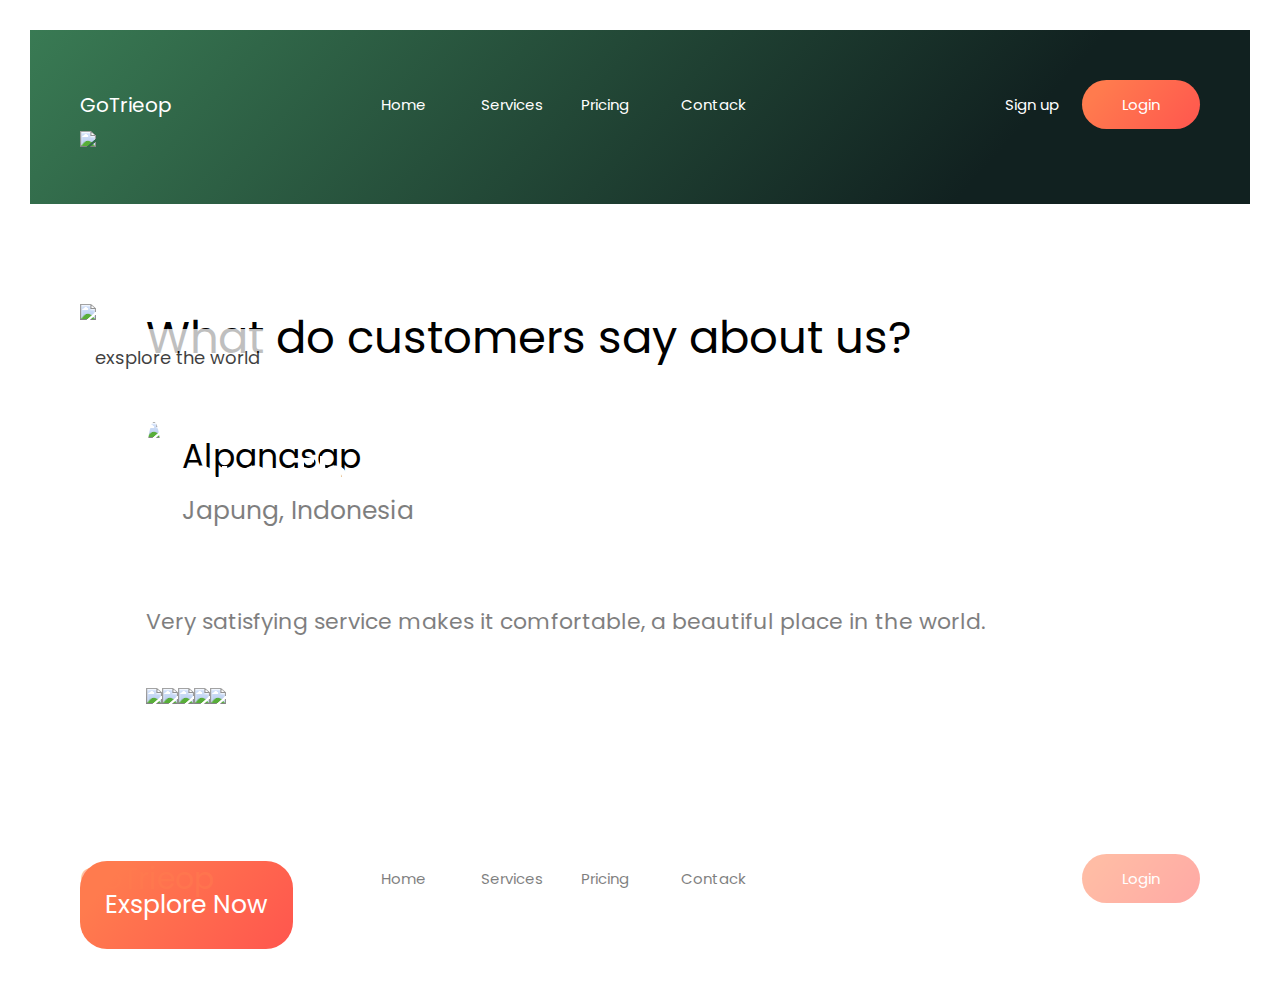
==== index.html @ 99ab47fb "Create index.html" ====
<!DOCTYPE html>
<html>
  <head>
    <meta charset="utf-8">
    <title>Pautova_lab_1</title>
    <link rel="preconnect" href="https://fonts.googleapis.com">
    <link rel="preconnect" href="https://fonts.gstatic.com" crossorigin>
    <link href="https://fonts.googleapis.com/css2?family=Poppins:ital,wght@0,100;0,200;0,300;0,400;0,500;0,600;0,700;0,800;0,900;1,100;1,200;1,300;1,400;1,500;1,600;1,700;1,800;1,900&display=swap" rel="stylesheet">
    <link rel="stylesheet"  href="./css/style.css">
  </head>
  <body>
    <div class="mainWrapper">
      <div class="topBlock">
        
		<header class="header"> <!--Шапка-->
          <div class="logo"> GoTrieop</div>
          <div class="navElement"> Home</div>
          <div class="navElement"> Services</div>
          <div class="navElement"> Pricing</div>
          <div class="navElement"> Contack</div>
          <button class="signIn"> Sign up</button>
          <button class="login"> Login</button>
        </header>
        
		<div class="greenBlock"> <!--Верхний контент на зеленом фоне-->
          
		  <div class="textBlock"> 
            <button class="buttonTop">exsplore the world</button>
            <div class="titleDesc">
              Explore The Natural <br>
              Beauty Of Halmahera <br>
              With Us
            </div>
            <div class="textDesc">
              explore the beauty of god's earth in a beautiful forest and have fun
            </div>
            <button class="buttonBot">Exsplore Now</button>
          </div>
          
		  <div class="imgBlok">
            <img src="./picture/topImg.png"/>
          </div>
		  
        </div> 
		
      </div>
      
	  <div class="botBlock"> <!--Основной контент-->
        
		<div class="contentBlock">
          <img src="./picture/bottomImg.png">
          <div class="rightDesc">
            <div class="usersQues">What do customers say about us?</div>
            
			<div class="userBlock"> <!--Описание пользователя-->
              <img class="userImg" src="./picture/user.png">
              <div class="desc">
                <div class="descTitle">Alpanasap</div>
                <div class="descText">Japung, Indonesia</div>
              </div>
            </div>
            
			<div class="userAns">Very satisfying service makes it comfortable, a beautiful place in the world. </div>
            <div class="stars">
              <img src="./picture/star.png"/>
              <img src="./picture/star.png"/>
              <img src="./picture/star.png"/>
              <img src="./picture/nonStar.png"/>
              <img src="./picture/nonStar.png"/>
            </div>
          </div>
        </div>
		
        <footer class="footer"> <!--Подвал-->
          <div class="logoFoot"> GoTrieop</div>
          <div class="navElementFoot"> Home</div>
          <div class="navElementFoot"> Services</div>
          <div class="navElementFoot"> Pricing</div>
          <div class="navElementFoot"> Contack</div>
          <button class="signInFoot"> Sign up</button>
          <button class="loginFoot"> Login</button>
        </footer>
		
      </div>
    </div>
  </body>
</html>
---- css/style.css ----
@import url("header.css");
@import url("main.css");
@import url("footer.css");
@import url("content.css");
@import url("blockContent.css");

* {
    margin: 0;
    padding: 0;
    border: 0;
    box-sizing: border-box;
    font-family: "Poppins", sans-serif;
}

.mainWrapper{
    margin: 30px;
}
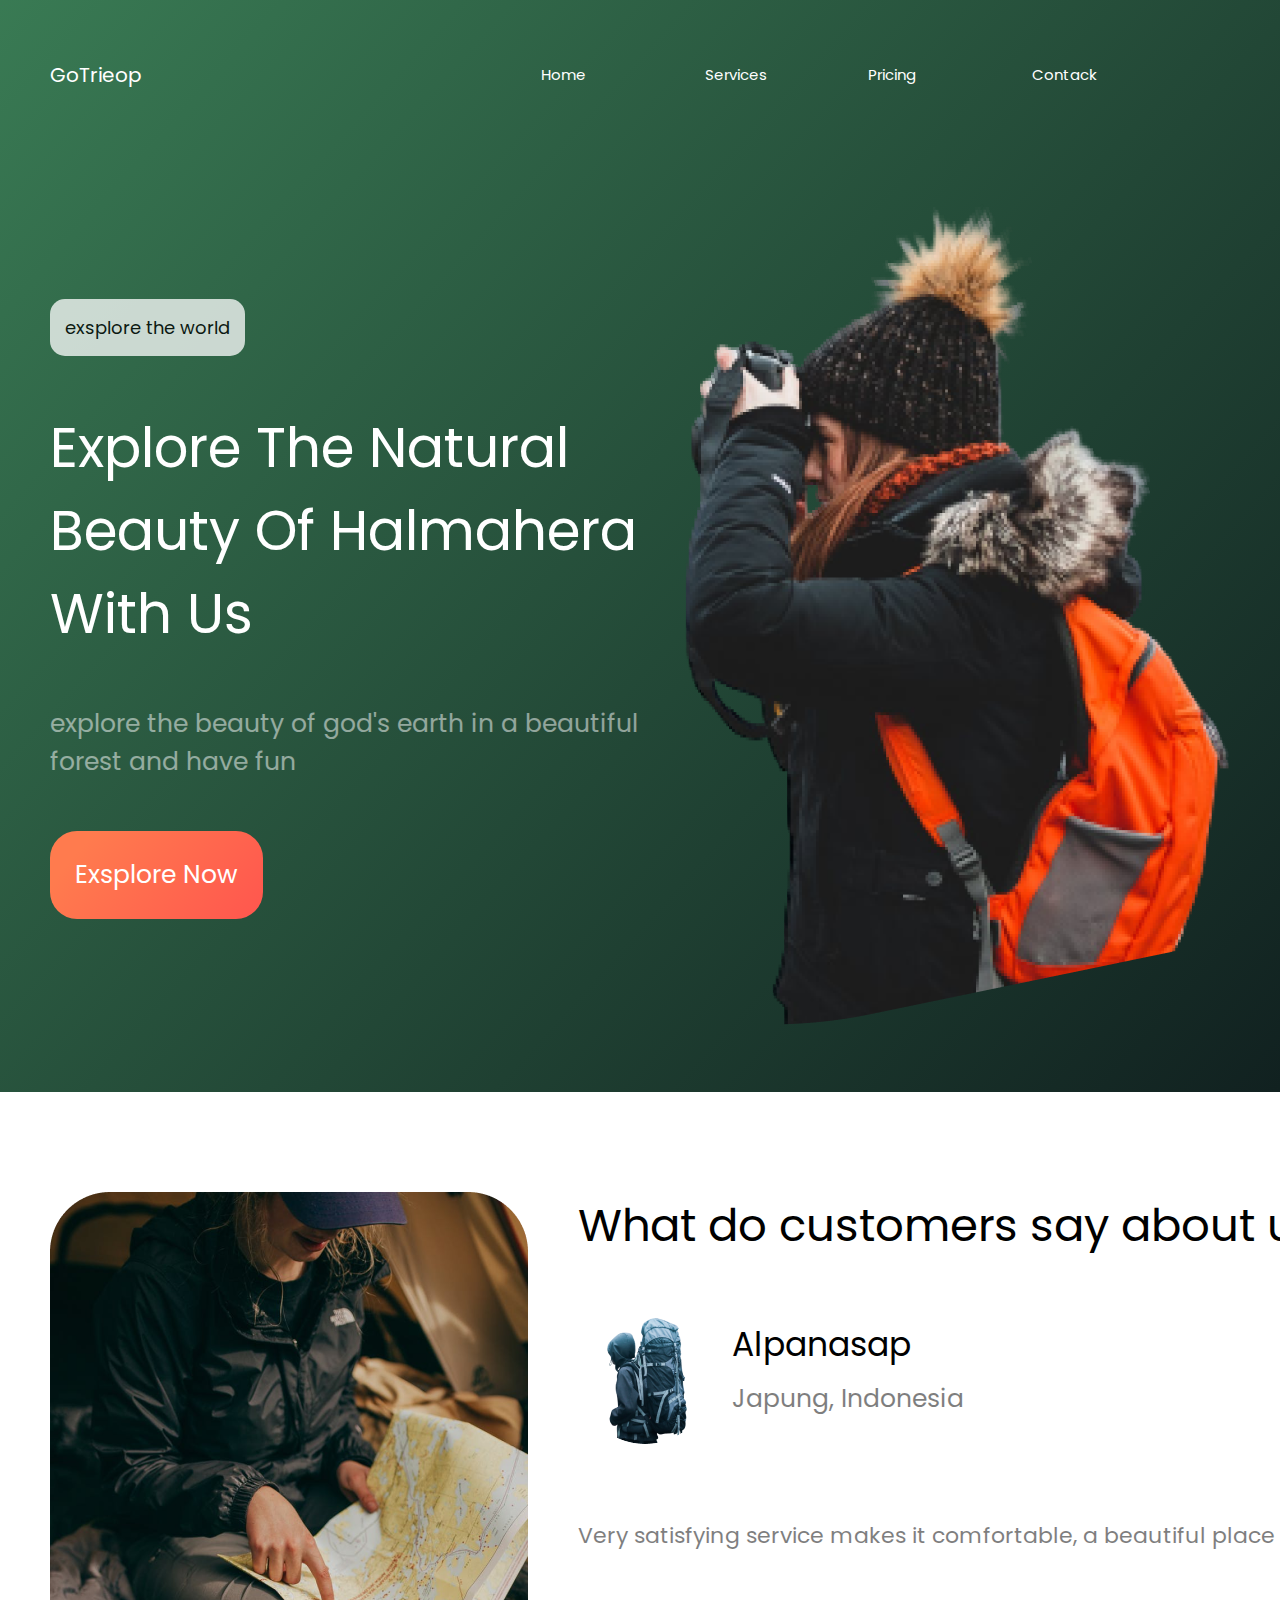
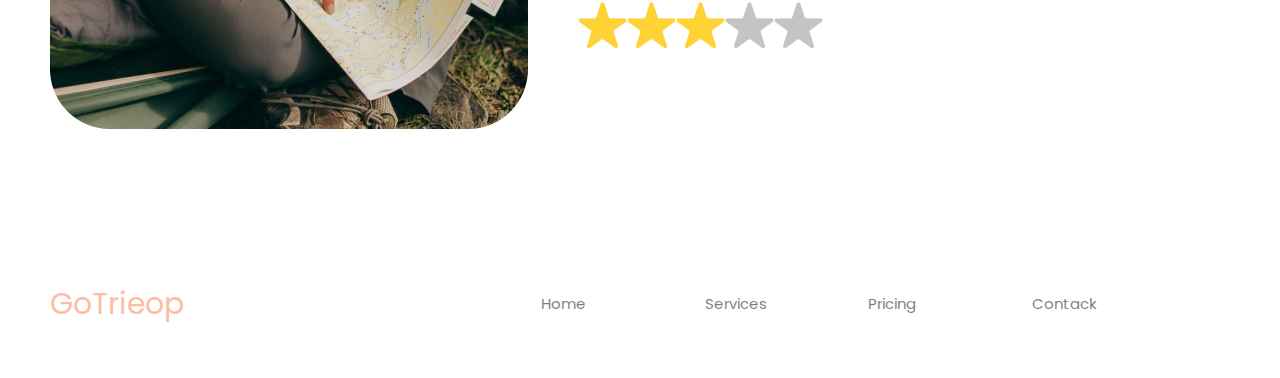
==== commit b24cb752: "Update index.html" ====
--- a/index.html
+++ b/index.html
@@ -13,31 +13,31 @@
       <div class="topBlock">
         
 		<header class="header"> <!--Шапка-->
-          <div class="logo"> GoTrieop</div>
-          <div class="navElement"> Home</div>
-          <div class="navElement"> Services</div>
-          <div class="navElement"> Pricing</div>
-          <div class="navElement"> Contack</div>
-          <button class="signIn"> Sign up</button>
-          <button class="login"> Login</button>
+          <div class="header_logo"> GoTrieop</div>
+          <div class="header_navElement"> Home</div>
+          <div class="header_navElement"> Services</div>
+          <div class="header_navElement"> Pricing</div>
+          <div class="header_navElement"> Contack</div>
+          <button class="header_signIn"> Sign up</button>
+          <button class="header_login"> Login</button>
         </header>
         
 		<div class="greenBlock"> <!--Верхний контент на зеленом фоне-->
           
-		  <div class="textBlock"> 
-            <button class="buttonTop">exsplore the world</button>
-            <div class="titleDesc">
+		  <div class="greenBlock_text"> 
+            <button class="greenBlock_text_buttonTop">exsplore the world</button>
+            <div class="greenBlock_text_title">
               Explore The Natural <br>
               Beauty Of Halmahera <br>
               With Us
             </div>
-            <div class="textDesc">
+            <div class="greenBlock_text_Desc">
               explore the beauty of god's earth in a beautiful forest and have fun
             </div>
-            <button class="buttonBot">Exsplore Now</button>
+            <button class="greenBlock_text_buttonBot">Exsplore Now</button>
           </div>
           
-		  <div class="imgBlok">
+		  <div class="greenBlock_imgBlok">
             <img src="./picture/topImg.png"/>
           </div>
 		  
@@ -49,19 +49,19 @@
         
 		<div class="contentBlock">
           <img src="./picture/bottomImg.png">
-          <div class="rightDesc">
-            <div class="usersQues">What do customers say about us?</div>
+          <div class="Desc">
+            <div class="Desc_usersQues">What do customers say about us?</div>
             
-			<div class="userBlock"> <!--Описание пользователя-->
-              <img class="userImg" src="./picture/user.png">
-              <div class="desc">
-                <div class="descTitle">Alpanasap</div>
-                <div class="descText">Japung, Indonesia</div>
+			<div class="Desc_userBlock"> <!--Описание пользователя-->
+              <img class="Desc_userBlock_userImg" src="./picture/user.png">
+              <div class="Desc_userBlock_user">
+                <div class="Desc_userBlock_Desc_name">Alpanasap</div>
+                <div class="Desc_userBlock_Desc_place">Japung, Indonesia</div>
               </div>
             </div>
             
 			<div class="userAns">Very satisfying service makes it comfortable, a beautiful place in the world. </div>
-            <div class="stars">
+            <div class="userAns_stars">
               <img src="./picture/star.png"/>
               <img src="./picture/star.png"/>
               <img src="./picture/star.png"/>
@@ -72,13 +72,13 @@
         </div>
 		
         <footer class="footer"> <!--Подвал-->
-          <div class="logoFoot"> GoTrieop</div>
-          <div class="navElementFoot"> Home</div>
-          <div class="navElementFoot"> Services</div>
-          <div class="navElementFoot"> Pricing</div>
-          <div class="navElementFoot"> Contack</div>
-          <button class="signInFoot"> Sign up</button>
-          <button class="loginFoot"> Login</button>
+          <div class="footer_logo"> GoTrieop</div>
+          <div class="footer_navElement"> Home</div>
+          <div class="footer_navElement"> Services</div>
+          <div class="footer_navElement"> Pricing</div>
+          <div class="footer_navElement"> Contack</div>
+          <button class="footer_signIn"> Sign up</button>
+          <button class="footer_login"> Login</button>
         </footer>
 		
       </div>
--- a/css/style.css
+++ b/css/style.css
@@ -13,5 +13,6 @@
 }
 
 .mainWrapper{
-    margin: 30px;
+	width:1900px;
+	margin:0 auto;
 }
